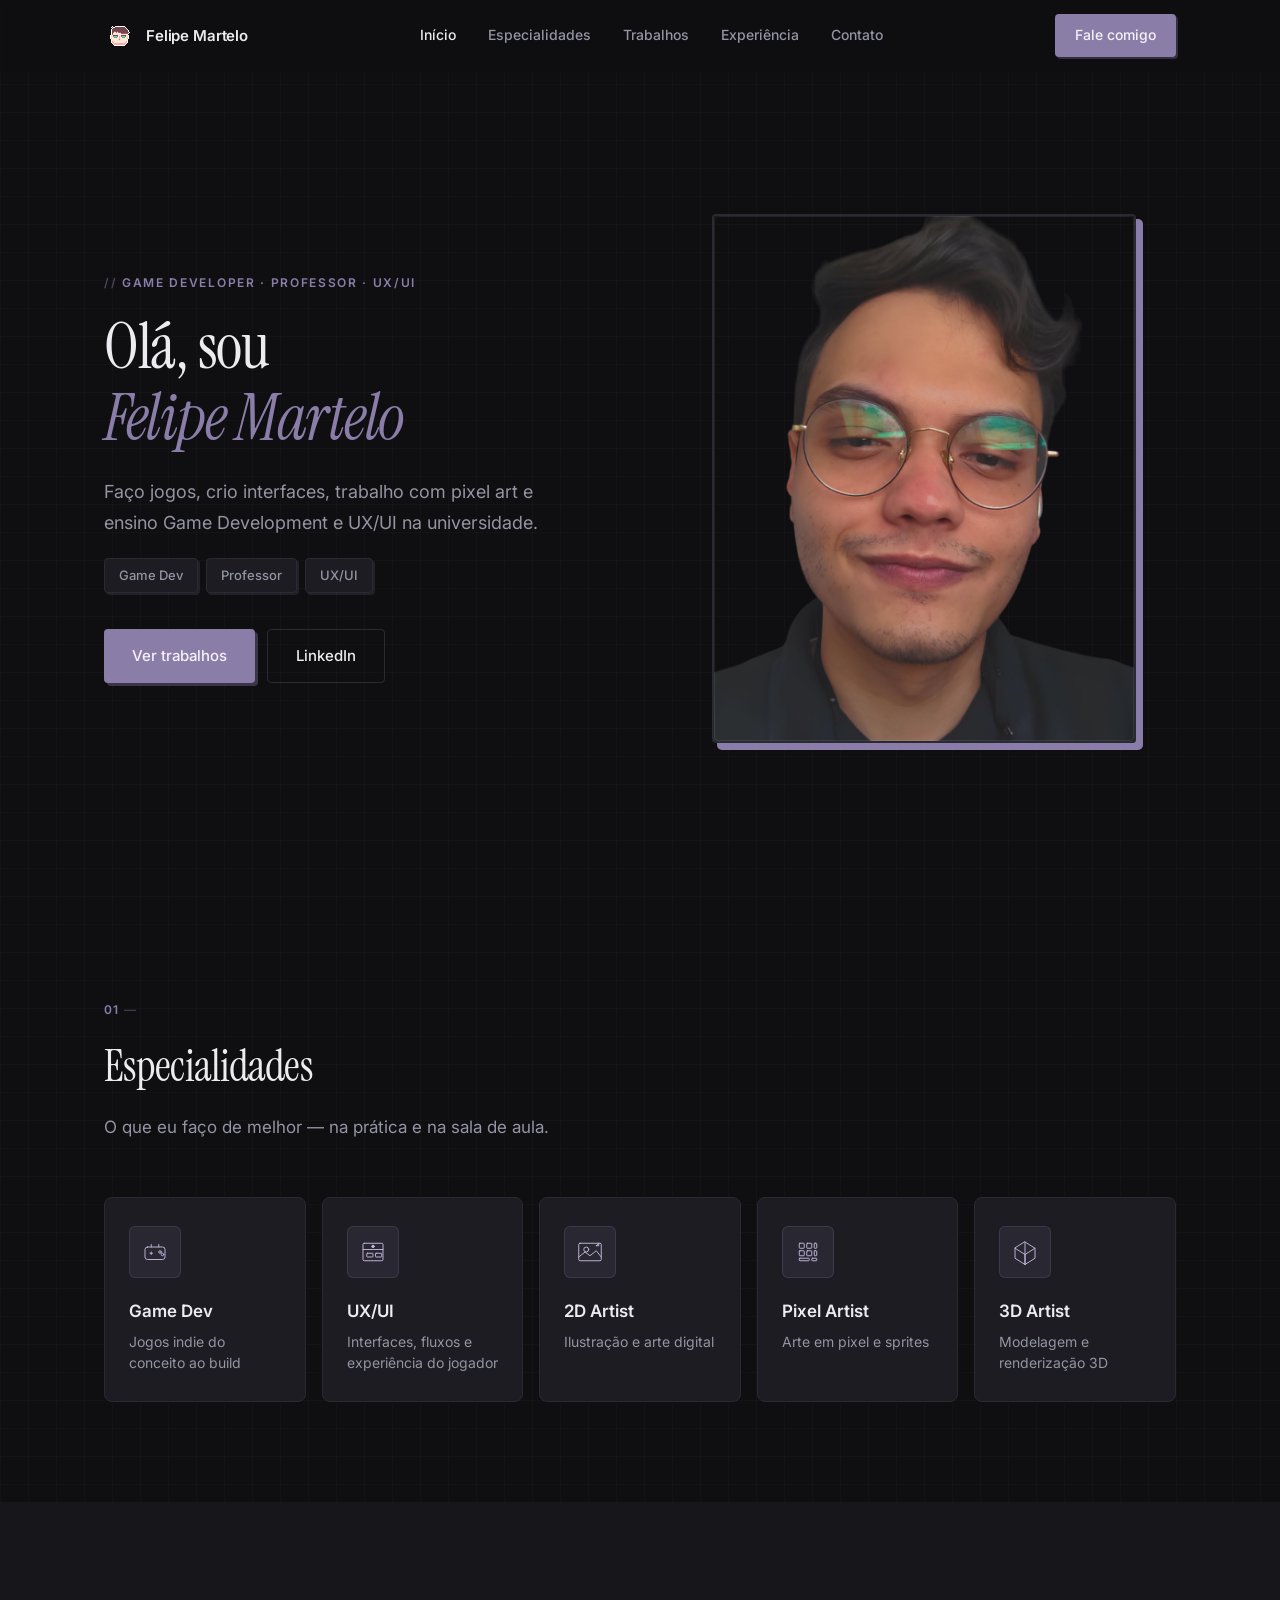
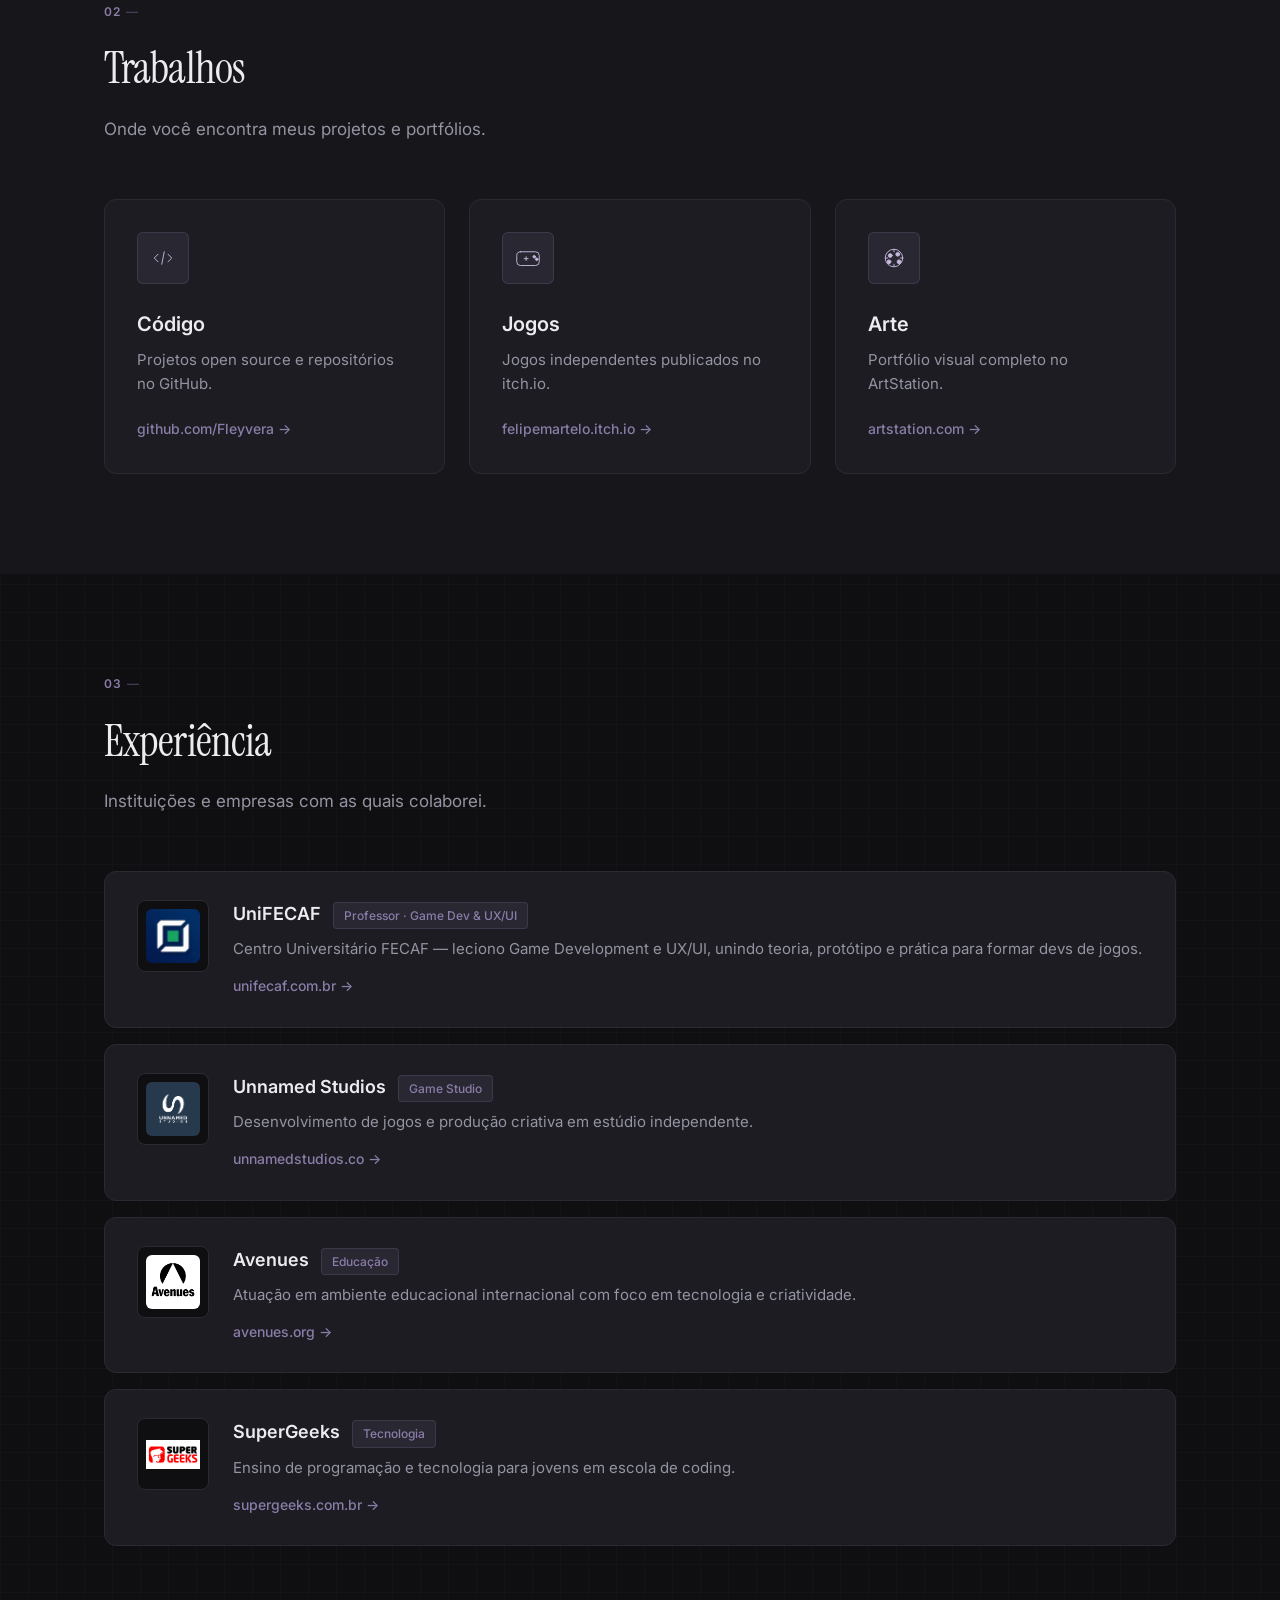
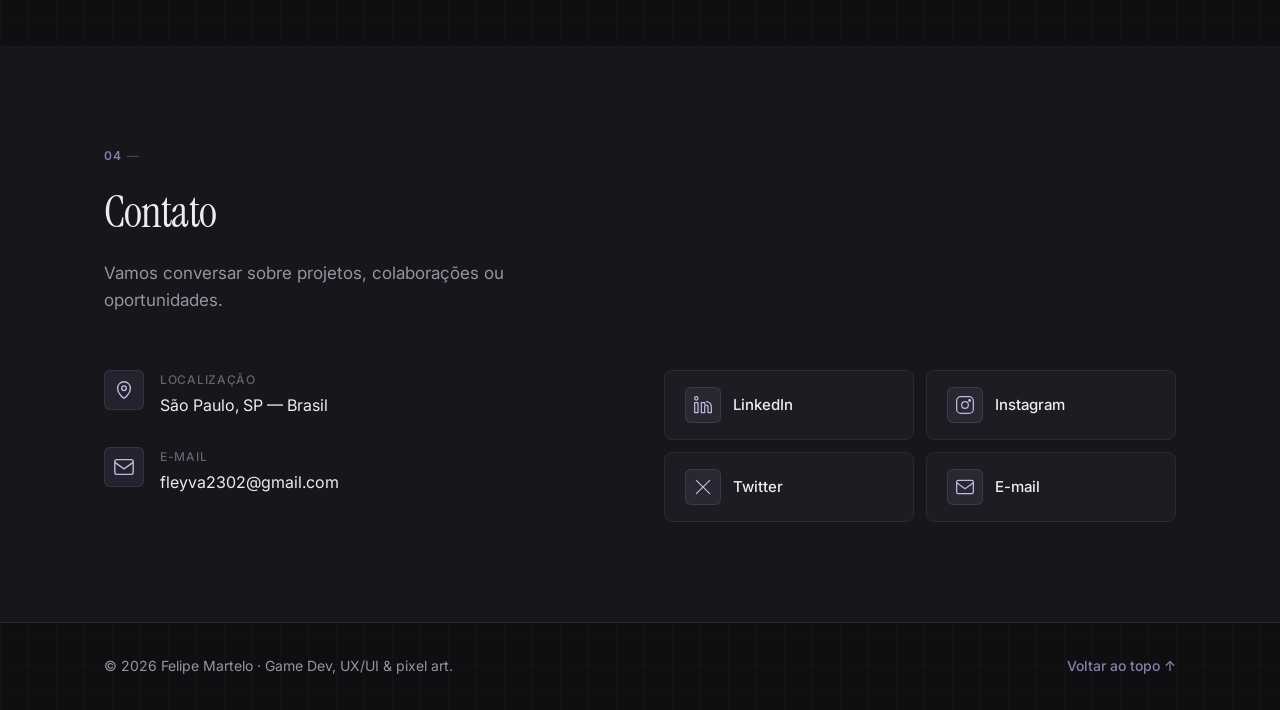
==== index.html @ a17cda52 "Update hero text to option 2 Co-authored-by: Felipe Martelo <Fleyvera@users.noreply.github.com>" ====
<!DOCTYPE html>
<html lang="pt-BR">
<head>
  <meta charset="utf-8">
  <meta name="viewport" content="width=device-width, initial-scale=1">
  <meta name="description" content="Felipe Martelo — Game Developer, Professor de Game Dev & UX/UI, artista digital. Jogos, interfaces e pixel art.">
  <meta name="theme-color" content="#0f0f12">
  <title>Felipe Martelo — Game Dev & Artist</title>
  <link rel="icon" href="assets/img/MeIcon.png" type="image/png">
  <link rel="preconnect" href="https://fonts.googleapis.com">
  <link rel="preconnect" href="https://fonts.gstatic.com" crossorigin>
  <link href="https://fonts.googleapis.com/css2?family=Inter:wght@300;400;500;600&family=Instrument+Serif:ital@0;1&display=swap" rel="stylesheet">
  <link rel="stylesheet" href="assets/css/styles.css">
</head>
<body>

  <header class="header" id="header">
    <div class="container header__inner">
      <a href="#home" class="header__logo">
        <img src="assets/img/MeIcon.png" alt="" width="32" height="32">
        <span>Felipe Martelo</span>
      </a>
      <nav class="header__nav" id="nav" aria-label="Navegação principal">
        <a href="#home">Início</a>
        <a href="#skills">Especialidades</a>
        <a href="#work">Trabalhos</a>
        <a href="#experience">Experiência</a>
        <a href="#contact">Contato</a>
      </nav>
      <a href="#contact" class="header__cta">Fale comigo</a>
      <button class="header__toggle" id="menu-toggle" aria-label="Abrir menu" aria-expanded="false">
        <span></span>
        <span></span>
      </button>
    </div>
  </header>

  <main>
    <section class="hero" id="home">
      <div class="container hero__grid">
        <div class="hero__content">
          <p class="hero__label">Game Developer · Professor · UX/UI</p>
          <h1 class="hero__title">
            Olá, sou<br>
            <em>Felipe Martelo</em>
          </h1>
          <p class="hero__text">
            Faço jogos, crio interfaces, trabalho com pixel art e ensino
            Game Development e UX/UI na universidade.
          </p>
          <div class="hero__roles">
            <span class="hero__role">Game Dev</span>
            <span class="hero__role">Professor</span>
            <span class="hero__role">UX/UI</span>
          </div>
          <div class="hero__actions">
            <a href="#work" class="btn btn--primary">Ver trabalhos</a>
            <a href="https://www.linkedin.com/in/felipemartelo/" target="_blank" rel="noopener" class="btn btn--ghost">LinkedIn</a>
          </div>
        </div>
        <div class="hero__visual">
          <div class="hero__photo-wrap">
            <img src="assets/img/Eu.png" alt="Felipe Martelo" class="hero__photo" width="420" height="520">
          </div>
        </div>
      </div>
    </section>

    <section class="section" id="skills">
      <div class="container">
        <header class="section__header">
          <span class="section__number">01</span>
          <h2 class="section__title">Especialidades</h2>
          <p class="section__desc">O que eu faço de melhor — na prática e na sala de aula.</p>
        </header>
        <div class="skills-grid">
          <a href="https://felipemartelo.itch.io/" target="_blank" rel="noopener" class="skill-card">
            <div class="skill-card__icon">
              <img src="assets/icons/icon-game-dev.svg" alt="">
            </div>
            <h3>Game Dev</h3>
            <p>Jogos indie do conceito ao build</p>
          </a>
          <a href="#experience" class="skill-card">
            <div class="skill-card__icon">
              <img src="assets/icons/icon-ux-ui.svg" alt="">
            </div>
            <h3>UX/UI</h3>
            <p>Interfaces, fluxos e experiência do jogador</p>
          </a>
          <a href="https://felipemartelo.artstation.com/albums/12506630" target="_blank" rel="noopener" class="skill-card">
            <div class="skill-card__icon">
              <img src="assets/icons/icon-2d-art.svg" alt="">
            </div>
            <h3>2D Artist</h3>
            <p>Ilustração e arte digital</p>
          </a>
          <a href="https://felipemartelo.artstation.com/albums/12506891" target="_blank" rel="noopener" class="skill-card">
            <div class="skill-card__icon">
              <img src="assets/icons/icon-pixel-art.svg" alt="">
            </div>
            <h3>Pixel Artist</h3>
            <p>Arte em pixel e sprites</p>
          </a>
          <a href="https://felipemartelo.artstation.com/albums/12532486" target="_blank" rel="noopener" class="skill-card">
            <div class="skill-card__icon">
              <img src="assets/icons/icon-3d-art.svg" alt="">
            </div>
            <h3>3D Artist</h3>
            <p>Modelagem e renderização 3D</p>
          </a>
        </div>
      </div>
    </section>

    <section class="section section--alt" id="work">
      <div class="container">
        <header class="section__header">
          <span class="section__number">02</span>
          <h2 class="section__title">Trabalhos</h2>
          <p class="section__desc">Onde você encontra meus projetos e portfólios.</p>
        </header>
        <div class="work-grid">
          <a href="https://github.com/Fleyvera" target="_blank" rel="noopener" class="work-card">
            <div class="work-card__icon">
              <img src="assets/icons/icon-code.svg" alt="">
            </div>
            <div class="work-card__body">
              <h3>Código</h3>
              <p>Projetos open source e repositórios no GitHub.</p>
              <span class="work-card__link">github.com/Fleyvera →</span>
            </div>
          </a>
          <a href="https://felipemartelo.itch.io/" target="_blank" rel="noopener" class="work-card">
            <div class="work-card__icon">
              <img src="assets/icons/icon-games.svg" alt="">
            </div>
            <div class="work-card__body">
              <h3>Jogos</h3>
              <p>Jogos independentes publicados no itch.io.</p>
              <span class="work-card__link">felipemartelo.itch.io →</span>
            </div>
          </a>
          <a href="https://felipemartelo.artstation.com/projects" target="_blank" rel="noopener" class="work-card">
            <div class="work-card__icon">
              <img src="assets/icons/icon-art.svg" alt="">
            </div>
            <div class="work-card__body">
              <h3>Arte</h3>
              <p>Portfólio visual completo no ArtStation.</p>
              <span class="work-card__link">artstation.com →</span>
            </div>
          </a>
        </div>
      </div>
    </section>

    <section class="section" id="experience">
      <div class="container">
        <header class="section__header">
          <span class="section__number">03</span>
          <h2 class="section__title">Experiência</h2>
          <p class="section__desc">Instituições e empresas com as quais colaborei.</p>
        </header>
        <div class="experience-list">
          <article class="experience-card">
            <div class="experience-card__logo">
              <img src="assets/img/unifecaf.png" alt="UniFECAF">
            </div>
            <div class="experience-card__content">
              <div class="experience-card__meta">
                <h3>UniFECAF</h3>
                <span class="experience-card__role">Professor · Game Dev &amp; UX/UI</span>
              </div>
              <p>Centro Universitário FECAF — leciono Game Development e UX/UI, unindo teoria, protótipo e prática para formar devs de jogos.</p>
              <a href="https://www.unifecaf.com.br/" target="_blank" rel="noopener" class="experience-card__link">unifecaf.com.br →</a>
            </div>
          </article>
          <article class="experience-card">
            <div class="experience-card__logo">
              <img src="assets/img/unnamed.png" alt="Unnamed Studios">
            </div>
            <div class="experience-card__content">
              <div class="experience-card__meta">
                <h3>Unnamed Studios</h3>
                <span class="experience-card__role">Game Studio</span>
              </div>
              <p>Desenvolvimento de jogos e produção criativa em estúdio independente.</p>
              <a href="https://unnamedstudios.co/" target="_blank" rel="noopener" class="experience-card__link">unnamedstudios.co →</a>
            </div>
          </article>
          <article class="experience-card">
            <div class="experience-card__logo">
              <img src="assets/img/avenues.png" alt="Avenues">
            </div>
            <div class="experience-card__content">
              <div class="experience-card__meta">
                <h3>Avenues</h3>
                <span class="experience-card__role">Educação</span>
              </div>
              <p>Atuação em ambiente educacional internacional com foco em tecnologia e criatividade.</p>
              <a href="https://www.avenues.org/pt/sp/" target="_blank" rel="noopener" class="experience-card__link">avenues.org →</a>
            </div>
          </article>
          <article class="experience-card">
            <div class="experience-card__logo">
              <img src="assets/img/Sg.png" alt="SuperGeeks">
            </div>
            <div class="experience-card__content">
              <div class="experience-card__meta">
                <h3>SuperGeeks</h3>
                <span class="experience-card__role">Tecnologia</span>
              </div>
              <p>Ensino de programação e tecnologia para jovens em escola de coding.</p>
              <a href="https://supergeeks.com.br/" target="_blank" rel="noopener" class="experience-card__link">supergeeks.com.br →</a>
            </div>
          </article>
        </div>
      </div>
    </section>

    <section class="section section--alt" id="contact">
      <div class="container">
        <header class="section__header">
          <span class="section__number">04</span>
          <h2 class="section__title">Contato</h2>
          <p class="section__desc">Vamos conversar sobre projetos, colaborações ou oportunidades.</p>
        </header>
        <div class="contact-grid">
          <div class="contact-info">
            <div class="contact-info__item">
              <img src="assets/icons/icon-location.svg" alt="" class="contact-info__icon">
              <div>
                <span class="contact-info__label">Localização</span>
                <p>São Paulo, SP — Brasil</p>
              </div>
            </div>
            <div class="contact-info__item">
              <img src="assets/icons/icon-email.svg" alt="" class="contact-info__icon">
              <div>
                <span class="contact-info__label">E-mail</span>
                <a href="mailto:fleyva2302@gmail.com">fleyva2302@gmail.com</a>
              </div>
            </div>
          </div>
          <div class="contact-social">
            <a href="https://www.linkedin.com/in/felipemartelo/" target="_blank" rel="noopener" class="social-link">
              <span class="social-link__icon"><img src="assets/icons/icon-linkedin.svg" alt=""></span>
              <span>LinkedIn</span>
            </a>
            <a href="https://www.instagram.com/femartelo/" target="_blank" rel="noopener" class="social-link">
              <span class="social-link__icon"><img src="assets/icons/icon-instagram.svg" alt=""></span>
              <span>Instagram</span>
            </a>
            <a href="https://twitter.com/femartelo" target="_blank" rel="noopener" class="social-link">
              <span class="social-link__icon"><img src="assets/icons/icon-twitter.svg" alt=""></span>
              <span>Twitter</span>
            </a>
            <a href="mailto:fleyva2302@gmail.com" class="social-link">
              <span class="social-link__icon"><img src="assets/icons/icon-email.svg" alt=""></span>
              <span>E-mail</span>
            </a>
          </div>
        </div>
      </div>
    </section>
  </main>

  <footer class="footer">
    <div class="container footer__inner">
      <p>&copy; 2026 Felipe Martelo · Game Dev, UX/UI &amp; pixel art.</p>
      <a href="#home" class="footer__top">Voltar ao topo ↑</a>
    </div>
  </footer>

  <script src="assets/js/main.js"></script>
</body>
</html>
---- assets/css/styles.css ----
*, *::before, *::after {
  box-sizing: border-box;
  margin: 0;
  padding: 0;
}

:root {
  --bg: #0f0f12;
  --bg-alt: #16161b;
  --surface: #1c1c22;
  --surface-hover: #24242c;
  --text: #ececf0;
  --text-muted: #9494a3;
  --text-light: #636372;
  --accent: #8a7da8;
  --accent-hover: #9d8fbd;
  --accent-light: rgba(138, 125, 168, 0.12);
  --text-on-accent: #f4f2f7;
  --border: #2a2a32;
  --shadow: 0 1px 3px rgba(0, 0, 0, 0.3), 0 8px 24px rgba(0, 0, 0, 0.2);
  --shadow-lg: 0 4px 12px rgba(0, 0, 0, 0.35), 0 16px 48px rgba(0, 0, 0, 0.25);
  --radius: 8px;
  --radius-lg: 12px;
  --header-h: 72px;
  --font: 'Inter', system-ui, -apple-system, sans-serif;
  --font-display: 'Instrument Serif', Georgia, serif;
  --icon-color: #c4b8dc;
  --transition: 0.25s ease;
}

html {
  scroll-behavior: smooth;
  scroll-padding-top: var(--header-h);
  color-scheme: dark;
}

body {
  font-family: var(--font);
  font-size: 16px;
  line-height: 1.6;
  color: var(--text);
  background-color: var(--bg);
  background-image:
    linear-gradient(rgba(138, 125, 168, 0.04) 1px, transparent 1px),
    linear-gradient(90deg, rgba(138, 125, 168, 0.04) 1px, transparent 1px);
  background-size: 28px 28px;
  -webkit-font-smoothing: antialiased;
}

img {
  display: block;
  max-width: 100%;
  height: auto;
}

a {
  color: inherit;
  text-decoration: none;
}

.container {
  width: 100%;
  max-width: 1120px;
  margin: 0 auto;
  padding: 0 24px;
}

/* Header */

.header {
  position: fixed;
  top: 0;
  left: 0;
  right: 0;
  z-index: 100;
  height: var(--header-h);
  background: rgba(15, 15, 18, 0.82);
  backdrop-filter: blur(12px);
  -webkit-backdrop-filter: blur(12px);
  border-bottom: 1px solid transparent;
  transition: border-color var(--transition), box-shadow var(--transition);
}

.header--scrolled {
  border-bottom-color: var(--border);
  box-shadow: var(--shadow);
}

.header__inner {
  display: flex;
  align-items: center;
  justify-content: space-between;
  height: 100%;
  gap: 24px;
}

.header__logo {
  display: flex;
  align-items: center;
  gap: 10px;
  font-weight: 600;
  font-size: 15px;
  letter-spacing: -0.01em;
}

.header__logo img {
  border-radius: 0;
  image-rendering: pixelated;
}

.header__nav {
  display: flex;
  align-items: center;
  gap: 32px;
}

.header__nav a {
  font-size: 14px;
  font-weight: 500;
  color: var(--text-muted);
  transition: color var(--transition);
}

.header__nav a:hover,
.header__nav a.is-active {
  color: var(--text);
}

.header__cta {
  display: inline-flex;
  align-items: center;
  padding: 10px 20px;
  font-size: 14px;
  font-weight: 500;
  color: var(--text-on-accent);
  background: var(--accent);
  border-radius: 4px;
  box-shadow: 2px 2px 0 rgba(138, 125, 168, 0.3);
  transition: background var(--transition), transform var(--transition), box-shadow var(--transition);
}

.header__cta:hover {
  background: var(--accent-hover);
  transform: translate(-1px, -1px);
  box-shadow: 3px 3px 0 rgba(138, 125, 168, 0.35);
}

.header__toggle {
  display: none;
  flex-direction: column;
  justify-content: center;
  gap: 6px;
  width: 40px;
  height: 40px;
  padding: 8px;
  background: none;
  border: none;
  cursor: pointer;
}

.header__toggle span {
  display: block;
  width: 100%;
  height: 2px;
  background: var(--text);
  border-radius: 2px;
  transition: transform var(--transition), opacity var(--transition);
}

.header__toggle.is-open span:first-child {
  transform: translateY(4px) rotate(45deg);
}

.header__toggle.is-open span:last-child {
  transform: translateY(-4px) rotate(-45deg);
}

/* Hero */

.hero {
  padding: calc(var(--header-h) + 64px) 0 80px;
  min-height: 100vh;
  display: flex;
  align-items: center;
}

.hero__grid {
  display: grid;
  grid-template-columns: 1fr 1fr;
  gap: 64px;
  align-items: center;
}

.hero__label {
  font-size: 12px;
  font-weight: 600;
  letter-spacing: 0.14em;
  text-transform: uppercase;
  color: var(--accent);
  margin-bottom: 20px;
}

.hero__label::before {
  content: '// ';
  opacity: 0.5;
}

.hero__title {
  font-family: var(--font-display);
  font-size: clamp(40px, 5vw, 64px);
  font-weight: 400;
  line-height: 1.1;
  letter-spacing: -0.02em;
  margin-bottom: 24px;
}

.hero__title em {
  font-style: italic;
  color: var(--accent);
}

.hero__roles {
  display: flex;
  flex-wrap: wrap;
  gap: 8px;
  margin-bottom: 36px;
}

.hero__role {
  display: inline-flex;
  align-items: center;
  padding: 6px 14px;
  font-size: 13px;
  font-weight: 500;
  color: var(--text-muted);
  background: var(--surface);
  border: 1px solid var(--border);
  border-radius: 4px;
  box-shadow: 2px 2px 0 rgba(138, 125, 168, 0.15);
}

.hero__text {
  font-size: 18px;
  line-height: 1.7;
  color: var(--text-muted);
  max-width: 440px;
  margin-bottom: 20px;
}

.hero__actions {
  display: flex;
  gap: 12px;
  flex-wrap: wrap;
}

.btn {
  display: inline-flex;
  align-items: center;
  padding: 14px 28px;
  font-size: 15px;
  font-weight: 500;
  border-radius: 4px;
  transition: all var(--transition);
}

.btn--primary {
  color: var(--text-on-accent);
  background: var(--accent);
  box-shadow: 3px 3px 0 rgba(138, 125, 168, 0.35);
}

.btn--primary:hover {
  background: var(--accent-hover);
  transform: translate(-1px, -1px);
  box-shadow: 4px 4px 0 rgba(138, 125, 168, 0.4);
}

.btn--ghost {
  color: var(--text);
  background: transparent;
  border: 1px solid var(--border);
  border-radius: 4px;
}

.btn--ghost:hover {
  border-color: var(--text-muted);
  background: var(--surface);
}

.hero__visual {
  display: flex;
  justify-content: center;
}

.hero__photo-wrap {
  position: relative;
  border-radius: 4px;
  overflow: hidden;
  border: 2px solid var(--border);
  box-shadow:
    6px 6px 0 var(--accent-light),
    6px 6px 0 1px var(--accent);
}

.hero__photo-wrap::before {
  content: '';
  position: absolute;
  inset: 0;
  border-radius: inherit;
  border: 1px solid rgba(255, 255, 255, 0.08);
  pointer-events: none;
}

.hero__photo {
  width: 100%;
  max-width: 420px;
  object-fit: cover;
  aspect-ratio: 4 / 5;
}

/* Sections */

.section {
  padding: 100px 0;
}

.section--alt {
  background: var(--bg-alt);
}

.section__header {
  margin-bottom: 56px;
  max-width: 520px;
}

.section__number {
  display: block;
  font-family: var(--font);
  font-size: 12px;
  font-weight: 600;
  letter-spacing: 0.12em;
  text-transform: uppercase;
  color: var(--accent);
  margin-bottom: 12px;
}

.section__number::after {
  content: ' —';
  opacity: 0.4;
}

.section__title {
  font-family: var(--font-display);
  font-size: clamp(32px, 4vw, 44px);
  font-weight: 400;
  letter-spacing: -0.02em;
  margin-bottom: 12px;
}

.section__desc {
  font-size: 17px;
  color: var(--text-muted);
  line-height: 1.6;
}

/* Skills */

.skills-grid {
  display: grid;
  grid-template-columns: repeat(auto-fit, minmax(190px, 1fr));
  gap: 16px;
}

.skill-card {
  display: flex;
  flex-direction: column;
  padding: 28px 24px;
  background: var(--surface);
  border: 1px solid var(--border);
  border-radius: var(--radius);
  transition: all var(--transition);
}

.skill-card:hover {
  border-color: var(--accent);
  background: var(--surface-hover);
  box-shadow: var(--shadow);
  transform: translateY(-4px);
}

.skill-card__icon {
  width: 52px;
  height: 52px;
  display: flex;
  align-items: center;
  justify-content: center;
  margin-bottom: 20px;
  padding: 10px;
  background: var(--accent-light);
  border: 1px solid rgba(138, 125, 168, 0.2);
  border-radius: 6px;
}

.skill-card__icon img {
  width: 32px;
  height: 32px;
}

.skill-card h3 {
  font-size: 17px;
  font-weight: 600;
  margin-bottom: 6px;
}

.skill-card p {
  font-size: 14px;
  color: var(--text-muted);
  line-height: 1.5;
}

/* Work */

.work-grid {
  display: grid;
  grid-template-columns: repeat(3, 1fr);
  gap: 24px;
}

.work-card {
  display: flex;
  flex-direction: column;
  padding: 32px;
  background: var(--surface);
  border: 1px solid var(--border);
  border-radius: var(--radius-lg);
  transition: all var(--transition);
}

.work-card:hover {
  border-color: var(--accent);
  background: var(--surface-hover);
  box-shadow: var(--shadow-lg);
  transform: translateY(-4px);
}

.work-card__icon {
  width: 52px;
  height: 52px;
  display: flex;
  align-items: center;
  justify-content: center;
  margin-bottom: 24px;
  padding: 10px;
  background: var(--accent-light);
  border: 1px solid rgba(138, 125, 168, 0.2);
  border-radius: 6px;
}

.work-card__icon img {
  width: 32px;
  height: 32px;
}

.work-card h3 {
  font-size: 20px;
  font-weight: 600;
  margin-bottom: 8px;
}

.work-card p {
  font-size: 15px;
  color: var(--text-muted);
  line-height: 1.6;
  margin-bottom: 20px;
  flex: 1;
}

.work-card__link {
  font-size: 14px;
  font-weight: 500;
  color: var(--accent);
}

/* Experience */

.experience-list {
  display: flex;
  flex-direction: column;
  gap: 16px;
}

.experience-card {
  display: flex;
  gap: 24px;
  padding: 28px 32px;
  background: var(--surface);
  border: 1px solid var(--border);
  border-radius: var(--radius-lg);
  transition: all var(--transition);
}

.experience-card:hover {
  border-color: var(--accent);
  background: var(--surface-hover);
  box-shadow: var(--shadow);
}

.experience-card__logo {
  flex-shrink: 0;
  width: 72px;
  height: 72px;
  display: flex;
  align-items: center;
  justify-content: center;
  padding: 8px;
  background: var(--bg);
  border: 1px solid var(--border);
  border-radius: var(--radius);
  overflow: hidden;
}

.experience-card__logo img {
  width: 100%;
  height: 100%;
  object-fit: contain;
  border-radius: 6px;
}

.experience-card__content {
  flex: 1;
  min-width: 0;
}

.experience-card__meta {
  display: flex;
  align-items: baseline;
  gap: 12px;
  flex-wrap: wrap;
  margin-bottom: 8px;
}

.experience-card__meta h3 {
  font-size: 18px;
  font-weight: 600;
}

.experience-card__role {
  font-size: 12px;
  font-weight: 500;
  color: var(--accent);
  padding: 3px 10px;
  background: var(--accent-light);
  border: 1px solid rgba(138, 125, 168, 0.2);
  border-radius: 4px;
}

.experience-card__content > p {
  font-size: 15px;
  color: var(--text-muted);
  line-height: 1.6;
  margin-bottom: 12px;
}

.experience-card__link {
  font-size: 14px;
  font-weight: 500;
  color: var(--accent);
  transition: color var(--transition);
}

.experience-card__link:hover {
  color: var(--accent-hover);
}

/* Contact */

.contact-grid {
  display: grid;
  grid-template-columns: 1fr 1fr;
  gap: 48px;
  align-items: start;
}

.contact-info {
  display: flex;
  flex-direction: column;
  gap: 28px;
}

.contact-info__item {
  display: flex;
  gap: 16px;
  align-items: flex-start;
}

.contact-info__icon {
  width: 40px;
  height: 40px;
  flex-shrink: 0;
  padding: 8px;
  background: var(--accent-light);
  border: 1px solid rgba(138, 125, 168, 0.2);
  border-radius: 6px;
}

.contact-info__label {
  display: block;
  font-size: 12px;
  font-weight: 500;
  letter-spacing: 0.06em;
  text-transform: uppercase;
  color: var(--text-light);
  margin-bottom: 4px;
}

.contact-info__item p,
.contact-info__item a {
  font-size: 16px;
  color: var(--text);
}

.contact-info__item a:hover {
  color: var(--accent);
}

.contact-social {
  display: grid;
  grid-template-columns: 1fr 1fr;
  gap: 12px;
}

.social-link {
  display: flex;
  align-items: center;
  gap: 12px;
  padding: 16px 20px;
  background: var(--surface);
  border: 1px solid var(--border);
  border-radius: var(--radius);
  font-size: 15px;
  font-weight: 500;
  transition: all var(--transition);
}

.social-link img {
  width: 20px;
  height: 20px;
  flex-shrink: 0;
}

.social-link__icon {
  display: flex;
  align-items: center;
  justify-content: center;
  width: 36px;
  height: 36px;
  padding: 7px;
  background: var(--accent-light);
  border: 1px solid rgba(138, 125, 168, 0.2);
  border-radius: 6px;
  flex-shrink: 0;
}

.social-link:hover {
  border-color: var(--accent);
  background: var(--accent-light);
  transform: translateY(-2px);
}

/* Footer */

.footer {
  padding: 32px 0;
  border-top: 1px solid var(--border);
}

.footer__inner {
  display: flex;
  align-items: center;
  justify-content: space-between;
  gap: 16px;
  flex-wrap: wrap;
}

.footer p {
  font-size: 14px;
  color: var(--text-muted);
}

.footer__top {
  font-size: 14px;
  font-weight: 500;
  color: var(--accent);
  transition: color var(--transition);
}

.footer__top:hover {
  color: var(--accent-hover);
}

/* Responsive */

@media (max-width: 960px) {
  .work-grid {
    grid-template-columns: 1fr;
  }

  .hero__grid {
    grid-template-columns: 1fr;
    gap: 48px;
    text-align: center;
  }

  .hero__text {
    margin-left: auto;
    margin-right: auto;
  }

  .hero__actions {
    justify-content: center;
  }

  .hero__visual {
    order: -1;
  }

  .hero__photo {
    max-width: 320px;
  }
}

@media (max-width: 768px) {
  .header__nav {
    position: fixed;
    top: var(--header-h);
    left: 0;
    right: 0;
    flex-direction: column;
    gap: 0;
    padding: 16px 24px 24px;
    background: rgba(15, 15, 18, 0.97);
    backdrop-filter: blur(12px);
    border-bottom: 1px solid var(--border);
    transform: translateY(-100%);
    opacity: 0;
    visibility: hidden;
    transition: all var(--transition);
  }

  .header__nav.is-open {
    transform: translateY(0);
    opacity: 1;
    visibility: visible;
  }

  .header__nav a {
    padding: 14px 0;
    font-size: 16px;
    border-bottom: 1px solid var(--border);
    width: 100%;
  }

  .header__nav a:last-child {
    border-bottom: none;
  }

  .header__cta {
    display: none;
  }

  .header__toggle {
    display: flex;
  }

  .contact-grid {
    grid-template-columns: 1fr;
    gap: 32px;
  }

  .experience-card {
    flex-direction: column;
    padding: 24px;
  }

  .section {
    padding: 72px 0;
  }
}

@media (max-width: 480px) {
  .contact-social {
    grid-template-columns: 1fr;
  }

  .hero {
    padding-top: calc(var(--header-h) + 32px);
    min-height: auto;
  }
}
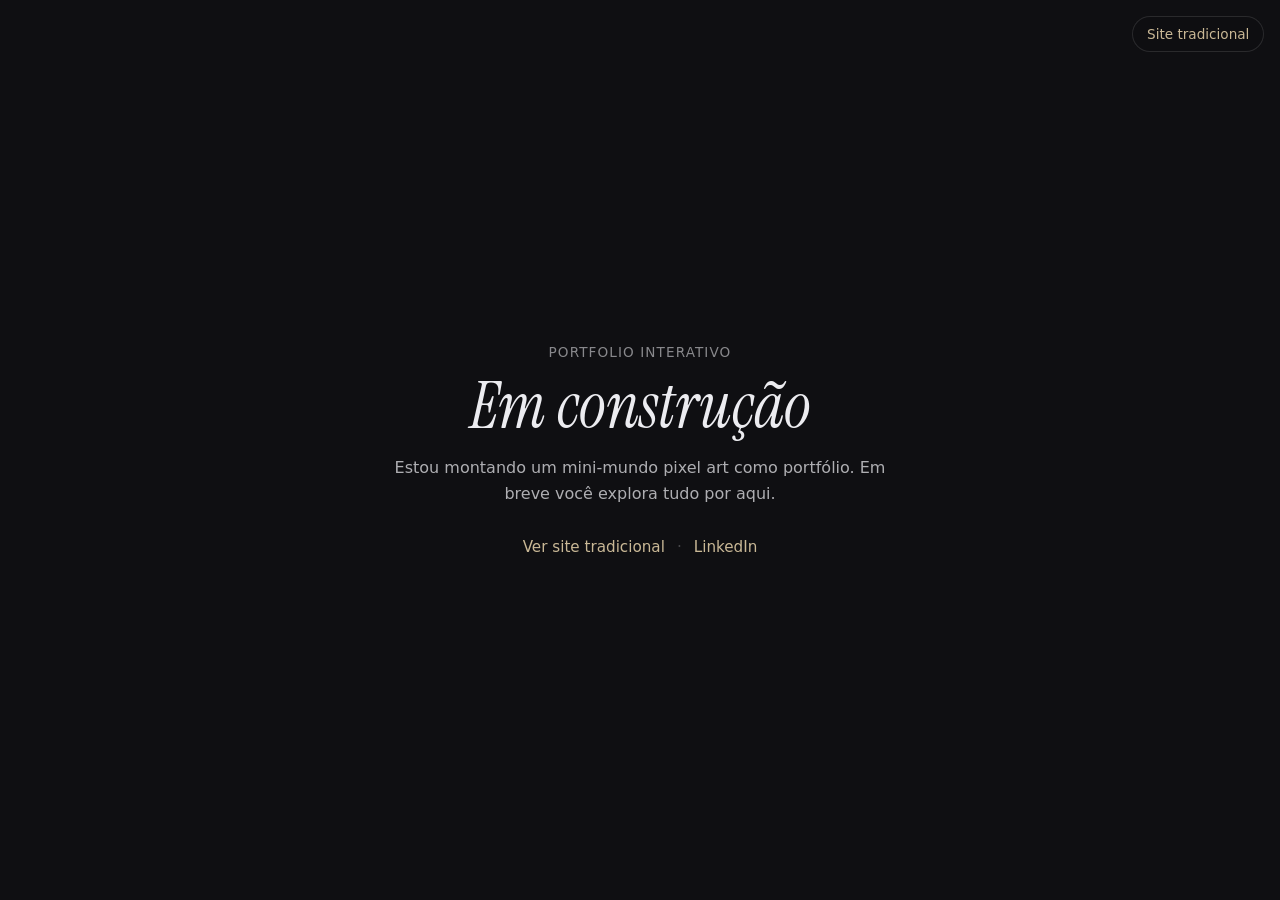
==== commit 3829b226: "feat: game as main entry with site fallback for mobile" ====
--- a/index.html
+++ b/index.html
@@ -3,276 +3,63 @@
 <head>
   <meta charset="utf-8">
   <meta name="viewport" content="width=device-width, initial-scale=1">
-  <meta name="description" content="Felipe Martelo — Game Developer, Professor de Game Dev & UX/UI, artista digital. Jogos, interfaces e pixel art.">
+  <meta name="description" content="Felipe Martelo — Game Developer, portfolio interativo e site profissional.">
   <meta name="theme-color" content="#0f0f12">
-  <title>Felipe Martelo — Game Dev & Artist</title>
-  <link rel="icon" href="assets/img/MeIcon.png" type="image/png">
-  <link rel="preconnect" href="https://fonts.googleapis.com">
-  <link rel="preconnect" href="https://fonts.gstatic.com" crossorigin>
-  <link href="https://fonts.googleapis.com/css2?family=Inter:wght@300;400;500;600&family=Instrument+Serif:ital@0;1&display=swap" rel="stylesheet">
-  <link rel="stylesheet" href="assets/css/styles.css">
+  <title>Felipe Martelo</title>
+  <link rel="icon" href="/assets/img/MeIcon.png" type="image/png">
+  <style>
+    :root { color-scheme: dark; }
+    body {
+      margin: 0;
+      min-height: 100vh;
+      display: grid;
+      place-items: center;
+      background: #0f0f12;
+      color: #ececf0;
+      font-family: Inter, system-ui, sans-serif;
+    }
+    .gate {
+      text-align: center;
+      padding: 2rem;
+    }
+    .gate a { color: #c9b896; }
+  </style>
+  <script>
+    (function () {
+      var params = new URLSearchParams(window.location.search);
+
+      if (params.get("site") === "1") {
+        localStorage.setItem("preferSite", "1");
+        window.location.replace("/site/");
+        return;
+      }
+
+      if (params.get("game") === "1") {
+        localStorage.removeItem("preferSite");
+        window.location.replace("/game/");
+        return;
+      }
+
+      var preferSite = localStorage.getItem("preferSite") === "1";
+      var isMobile = window.matchMedia("(max-width: 768px), (pointer: coarse)").matches;
+
+      if (preferSite || isMobile) {
+        window.location.replace("/site/");
+        return;
+      }
+
+      window.location.replace("/game/");
+    })();
+  </script>
 </head>
 <body>
-
-  <header class="header" id="header">
-    <div class="container header__inner">
-      <a href="#home" class="header__logo">
-        <img src="assets/img/MeIcon.png" alt="" width="32" height="32">
-        <span>Felipe Martelo</span>
-      </a>
-      <nav class="header__nav" id="nav" aria-label="Navegação principal">
-        <a href="#home">Início</a>
-        <a href="#skills">Especialidades</a>
-        <a href="#work">Trabalhos</a>
-        <a href="#experience">Experiência</a>
-        <a href="#contact">Contato</a>
-      </nav>
-      <a href="#contact" class="header__cta">Fale comigo</a>
-      <button class="header__toggle" id="menu-toggle" aria-label="Abrir menu" aria-expanded="false">
-        <span></span>
-        <span></span>
-      </button>
-    </div>
-  </header>
-
-  <main>
-    <section class="hero" id="home">
-      <div class="container hero__grid">
-        <div class="hero__content">
-          <p class="hero__label">Game Developer · Professor · UX/UI</p>
-          <h1 class="hero__title">
-            Olá, sou<br>
-            <em>Felipe Martelo</em>
-          </h1>
-          <p class="hero__text">
-            Faço jogos, crio interfaces, trabalho com pixel art e ensino
-            Game Development e UX/UI na universidade.
-          </p>
-          <div class="hero__roles">
-            <span class="hero__role">Game Dev</span>
-            <span class="hero__role">Professor</span>
-            <span class="hero__role">UX/UI</span>
-          </div>
-          <div class="hero__actions">
-            <a href="#work" class="btn btn--primary">Ver trabalhos</a>
-            <a href="https://www.linkedin.com/in/felipemartelo/" target="_blank" rel="noopener" class="btn btn--ghost">LinkedIn</a>
-          </div>
-        </div>
-        <div class="hero__visual">
-          <div class="hero__photo-wrap">
-            <img src="assets/img/Eu.png" alt="Felipe Martelo" class="hero__photo" width="420" height="520">
-          </div>
-        </div>
-      </div>
-    </section>
-
-    <section class="section" id="skills">
-      <div class="container">
-        <header class="section__header">
-          <span class="section__number">01</span>
-          <h2 class="section__title">Especialidades</h2>
-          <p class="section__desc">O que eu faço de melhor — na prática e na sala de aula.</p>
-        </header>
-        <div class="skills-grid">
-          <a href="https://felipemartelo.itch.io/" target="_blank" rel="noopener" class="skill-card">
-            <div class="skill-card__icon">
-              <img src="assets/icons/icon-game-dev.svg" alt="">
-            </div>
-            <h3>Game Dev</h3>
-            <p>Jogos indie do conceito ao build</p>
-          </a>
-          <a href="#experience" class="skill-card">
-            <div class="skill-card__icon">
-              <img src="assets/icons/icon-ux-ui.svg" alt="">
-            </div>
-            <h3>UX/UI</h3>
-            <p>Interfaces, fluxos e experiência do jogador</p>
-          </a>
-          <a href="https://felipemartelo.artstation.com/albums/12506630" target="_blank" rel="noopener" class="skill-card">
-            <div class="skill-card__icon">
-              <img src="assets/icons/icon-2d-art.svg" alt="">
-            </div>
-            <h3>2D Artist</h3>
-            <p>Ilustração e arte digital</p>
-          </a>
-          <a href="https://felipemartelo.artstation.com/albums/12506891" target="_blank" rel="noopener" class="skill-card">
-            <div class="skill-card__icon">
-              <img src="assets/icons/icon-pixel-art.svg" alt="">
-            </div>
-            <h3>Pixel Artist</h3>
-            <p>Arte em pixel e sprites</p>
-          </a>
-          <a href="https://felipemartelo.artstation.com/albums/12532486" target="_blank" rel="noopener" class="skill-card">
-            <div class="skill-card__icon">
-              <img src="assets/icons/icon-3d-art.svg" alt="">
-            </div>
-            <h3>3D Artist</h3>
-            <p>Modelagem e renderização 3D</p>
-          </a>
-        </div>
-      </div>
-    </section>
-
-    <section class="section section--alt" id="work">
-      <div class="container">
-        <header class="section__header">
-          <span class="section__number">02</span>
-          <h2 class="section__title">Trabalhos</h2>
-          <p class="section__desc">Onde você encontra meus projetos e portfólios.</p>
-        </header>
-        <div class="work-grid">
-          <a href="https://github.com/Fleyvera" target="_blank" rel="noopener" class="work-card">
-            <div class="work-card__icon">
-              <img src="assets/icons/icon-code.svg" alt="">
-            </div>
-            <div class="work-card__body">
-              <h3>Código</h3>
-              <p>Projetos open source e repositórios no GitHub.</p>
-              <span class="work-card__link">github.com/Fleyvera →</span>
-            </div>
-          </a>
-          <a href="https://felipemartelo.itch.io/" target="_blank" rel="noopener" class="work-card">
-            <div class="work-card__icon">
-              <img src="assets/icons/icon-games.svg" alt="">
-            </div>
-            <div class="work-card__body">
-              <h3>Jogos</h3>
-              <p>Jogos independentes publicados no itch.io.</p>
-              <span class="work-card__link">felipemartelo.itch.io →</span>
-            </div>
-          </a>
-          <a href="https://felipemartelo.artstation.com/projects" target="_blank" rel="noopener" class="work-card">
-            <div class="work-card__icon">
-              <img src="assets/icons/icon-art.svg" alt="">
-            </div>
-            <div class="work-card__body">
-              <h3>Arte</h3>
-              <p>Portfólio visual completo no ArtStation.</p>
-              <span class="work-card__link">artstation.com →</span>
-            </div>
-          </a>
-        </div>
-      </div>
-    </section>
-
-    <section class="section" id="experience">
-      <div class="container">
-        <header class="section__header">
-          <span class="section__number">03</span>
-          <h2 class="section__title">Experiência</h2>
-          <p class="section__desc">Instituições e empresas com as quais colaborei.</p>
-        </header>
-        <div class="experience-list">
-          <article class="experience-card">
-            <div class="experience-card__logo">
-              <img src="assets/img/unifecaf.png" alt="UniFECAF">
-            </div>
-            <div class="experience-card__content">
-              <div class="experience-card__meta">
-                <h3>UniFECAF</h3>
-                <span class="experience-card__role">Professor · Game Dev &amp; UX/UI</span>
-              </div>
-              <p>Centro Universitário FECAF — leciono Game Development e UX/UI, unindo teoria, protótipo e prática para formar devs de jogos.</p>
-              <a href="https://www.unifecaf.com.br/" target="_blank" rel="noopener" class="experience-card__link">unifecaf.com.br →</a>
-            </div>
-          </article>
-          <article class="experience-card">
-            <div class="experience-card__logo">
-              <img src="assets/img/unnamed.png" alt="Unnamed Studios">
-            </div>
-            <div class="experience-card__content">
-              <div class="experience-card__meta">
-                <h3>Unnamed Studios</h3>
-                <span class="experience-card__role">Game Studio</span>
-              </div>
-              <p>Desenvolvimento de jogos e produção criativa em estúdio independente.</p>
-              <a href="https://unnamedstudios.co/" target="_blank" rel="noopener" class="experience-card__link">unnamedstudios.co →</a>
-            </div>
-          </article>
-          <article class="experience-card">
-            <div class="experience-card__logo">
-              <img src="assets/img/avenues.png" alt="Avenues">
-            </div>
-            <div class="experience-card__content">
-              <div class="experience-card__meta">
-                <h3>Avenues</h3>
-                <span class="experience-card__role">Educação</span>
-              </div>
-              <p>Atuação em ambiente educacional internacional com foco em tecnologia e criatividade.</p>
-              <a href="https://www.avenues.org/pt/sp/" target="_blank" rel="noopener" class="experience-card__link">avenues.org →</a>
-            </div>
-          </article>
-          <article class="experience-card">
-            <div class="experience-card__logo">
-              <img src="assets/img/Sg.png" alt="SuperGeeks">
-            </div>
-            <div class="experience-card__content">
-              <div class="experience-card__meta">
-                <h3>SuperGeeks</h3>
-                <span class="experience-card__role">Tecnologia</span>
-              </div>
-              <p>Ensino de programação e tecnologia para jovens em escola de coding.</p>
-              <a href="https://supergeeks.com.br/" target="_blank" rel="noopener" class="experience-card__link">supergeeks.com.br →</a>
-            </div>
-          </article>
-        </div>
-      </div>
-    </section>
-
-    <section class="section section--alt" id="contact">
-      <div class="container">
-        <header class="section__header">
-          <span class="section__number">04</span>
-          <h2 class="section__title">Contato</h2>
-          <p class="section__desc">Vamos conversar sobre projetos, colaborações ou oportunidades.</p>
-        </header>
-        <div class="contact-grid">
-          <div class="contact-info">
-            <div class="contact-info__item">
-              <img src="assets/icons/icon-location.svg" alt="" class="contact-info__icon">
-              <div>
-                <span class="contact-info__label">Localização</span>
-                <p>São Paulo, SP — Brasil</p>
-              </div>
-            </div>
-            <div class="contact-info__item">
-              <img src="assets/icons/icon-email.svg" alt="" class="contact-info__icon">
-              <div>
-                <span class="contact-info__label">E-mail</span>
-                <a href="mailto:fleyva2302@gmail.com">fleyva2302@gmail.com</a>
-              </div>
-            </div>
-          </div>
-          <div class="contact-social">
-            <a href="https://www.linkedin.com/in/felipemartelo/" target="_blank" rel="noopener" class="social-link">
-              <span class="social-link__icon"><img src="assets/icons/icon-linkedin.svg" alt=""></span>
-              <span>LinkedIn</span>
-            </a>
-            <a href="https://www.instagram.com/femartelo/" target="_blank" rel="noopener" class="social-link">
-              <span class="social-link__icon"><img src="assets/icons/icon-instagram.svg" alt=""></span>
-              <span>Instagram</span>
-            </a>
-            <a href="https://twitter.com/femartelo" target="_blank" rel="noopener" class="social-link">
-              <span class="social-link__icon"><img src="assets/icons/icon-twitter.svg" alt=""></span>
-              <span>Twitter</span>
-            </a>
-            <a href="mailto:fleyva2302@gmail.com" class="social-link">
-              <span class="social-link__icon"><img src="assets/icons/icon-email.svg" alt=""></span>
-              <span>E-mail</span>
-            </a>
-          </div>
-        </div>
-      </div>
-    </section>
-  </main>
-
-  <footer class="footer">
-    <div class="container footer__inner">
-      <p>&copy; 2026 Felipe Martelo · Game Dev, UX/UI &amp; pixel art.</p>
-      <a href="#home" class="footer__top">Voltar ao topo ↑</a>
-    </div>
-  </footer>
-
-  <script src="assets/js/main.js"></script>
+  <div class="gate">
+    <p>Carregando…</p>
+    <p>
+      <a href="/game/">Portfolio interativo</a>
+      ·
+      <a href="/site/">Site</a>
+    </p>
+  </div>
 </body>
 </html>
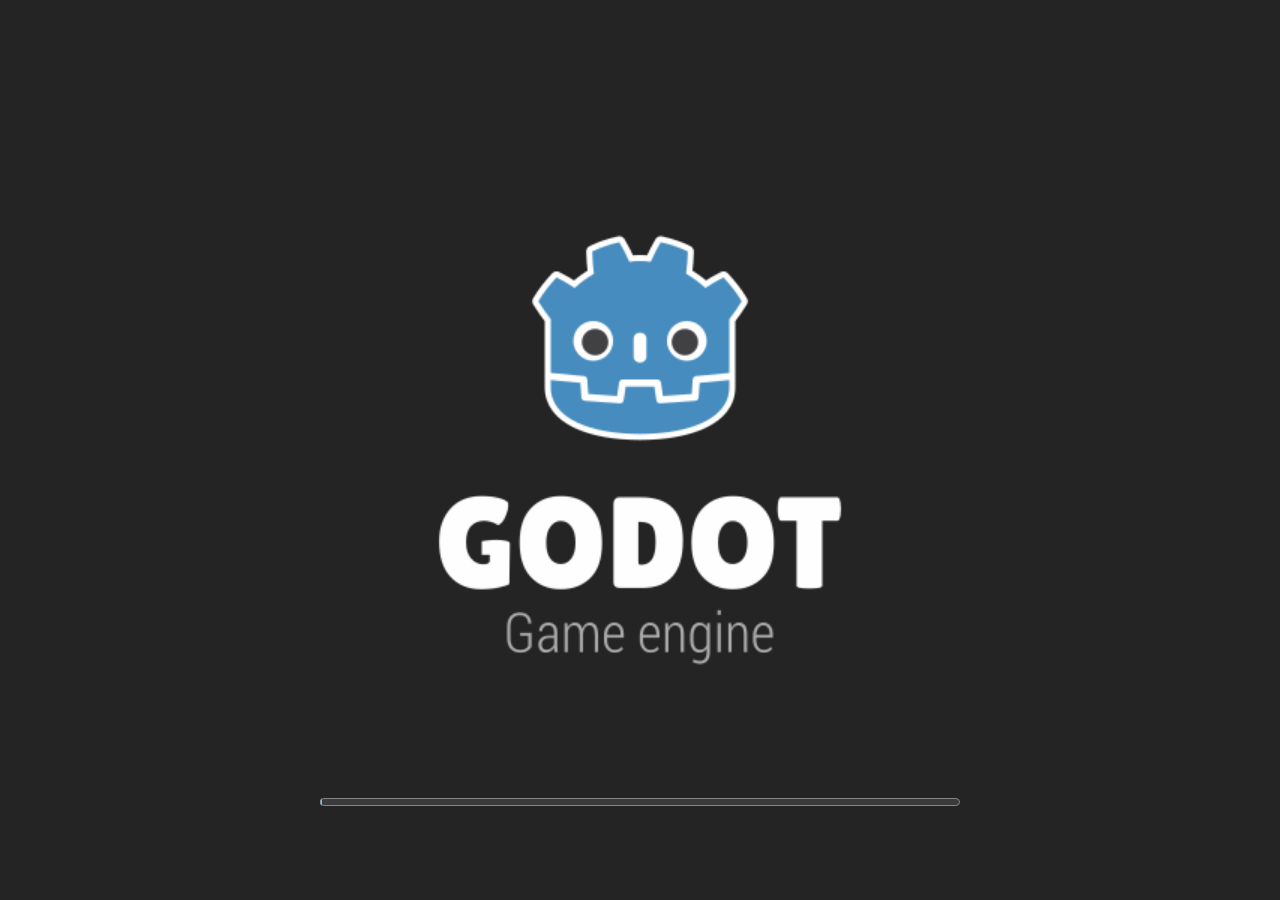
==== commit aa4e91be: "fix: game as default entry, site test button, web mouse capture hint" ====
--- a/index.html
+++ b/index.html
@@ -29,21 +29,6 @@
       var params = new URLSearchParams(window.location.search);
 
       if (params.get("site") === "1") {
-        localStorage.setItem("preferSite", "1");
-        window.location.replace("/site/");
-        return;
-      }
-
-      if (params.get("game") === "1") {
-        localStorage.removeItem("preferSite");
-        window.location.replace("/game/");
-        return;
-      }
-
-      var preferSite = localStorage.getItem("preferSite") === "1";
-      var isMobile = window.matchMedia("(max-width: 768px), (pointer: coarse)").matches;
-
-      if (preferSite || isMobile) {
         window.location.replace("/site/");
         return;
       }
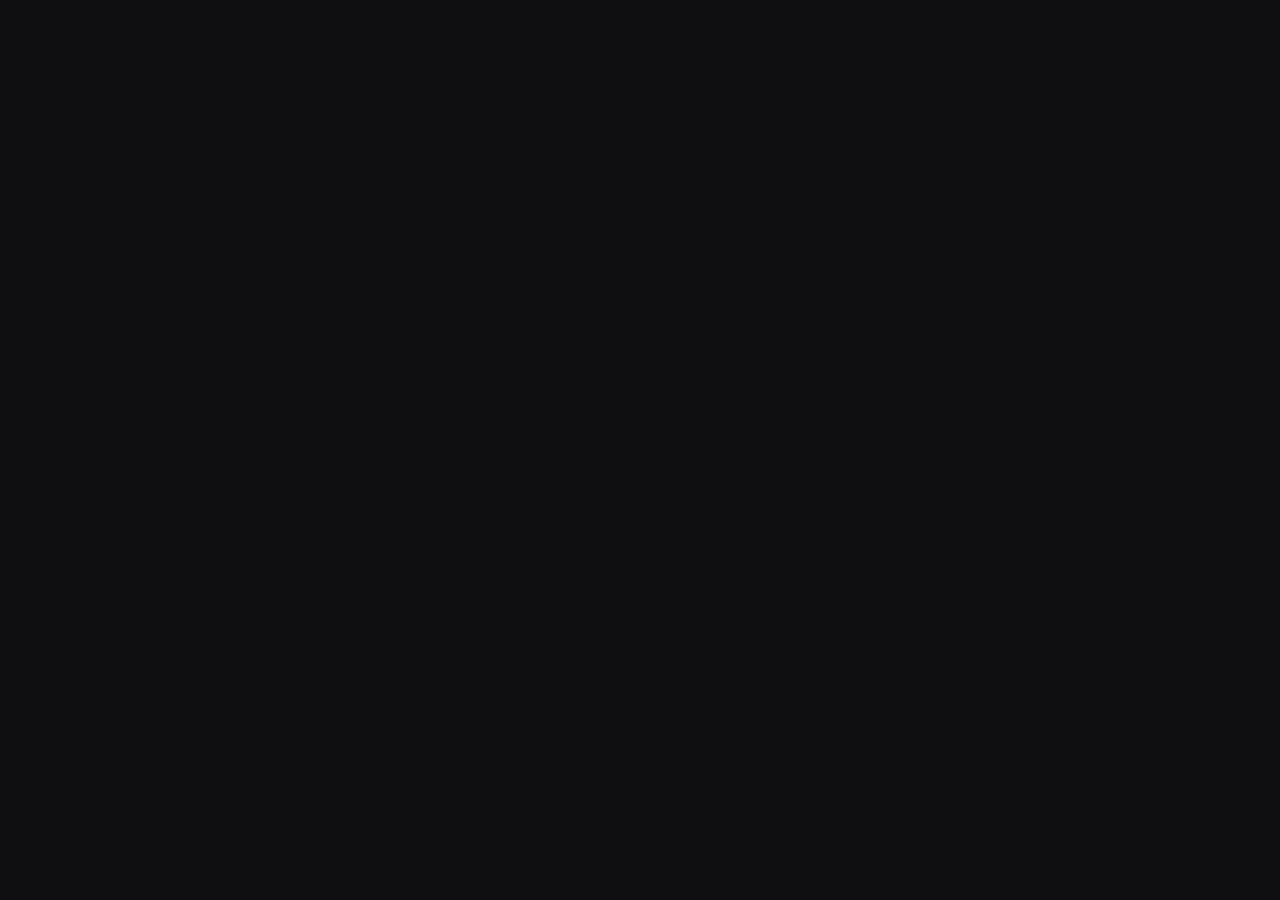
==== commit 5b026c76: "Upscale MeHead favicons for site and game, add ground strip before skills. Share the same scaled MeH" ====
--- a/index.html
+++ b/index.html
@@ -6,7 +6,8 @@
   <meta name="description" content="Felipe Martelo — Game Developer, portfolio interativo e site profissional.">
   <meta name="theme-color" content="#0f0f12">
   <title>Felipe Martelo</title>
-  <link rel="icon" href="/assets/img/MeIcon.png" type="image/png">
+  <link rel="icon" href="/assets/img/MeHead-icon-48.png" type="image/png" sizes="48x48">
+  <link rel="icon" href="/assets/img/MeHead-icon.png" type="image/png" sizes="32x32">
   <style>
     :root { color-scheme: dark; }
     body {
@@ -33,6 +34,18 @@
         return;
       }
 
+      if (params.get("game") === "1") {
+        window.location.replace("/game/");
+        return;
+      }
+
+      var isMobile = window.matchMedia("(max-width: 768px), (pointer: coarse)").matches;
+
+      if (isMobile) {
+        window.location.replace("/site/");
+        return;
+      }
+
       window.location.replace("/game/");
     })();
   </script>
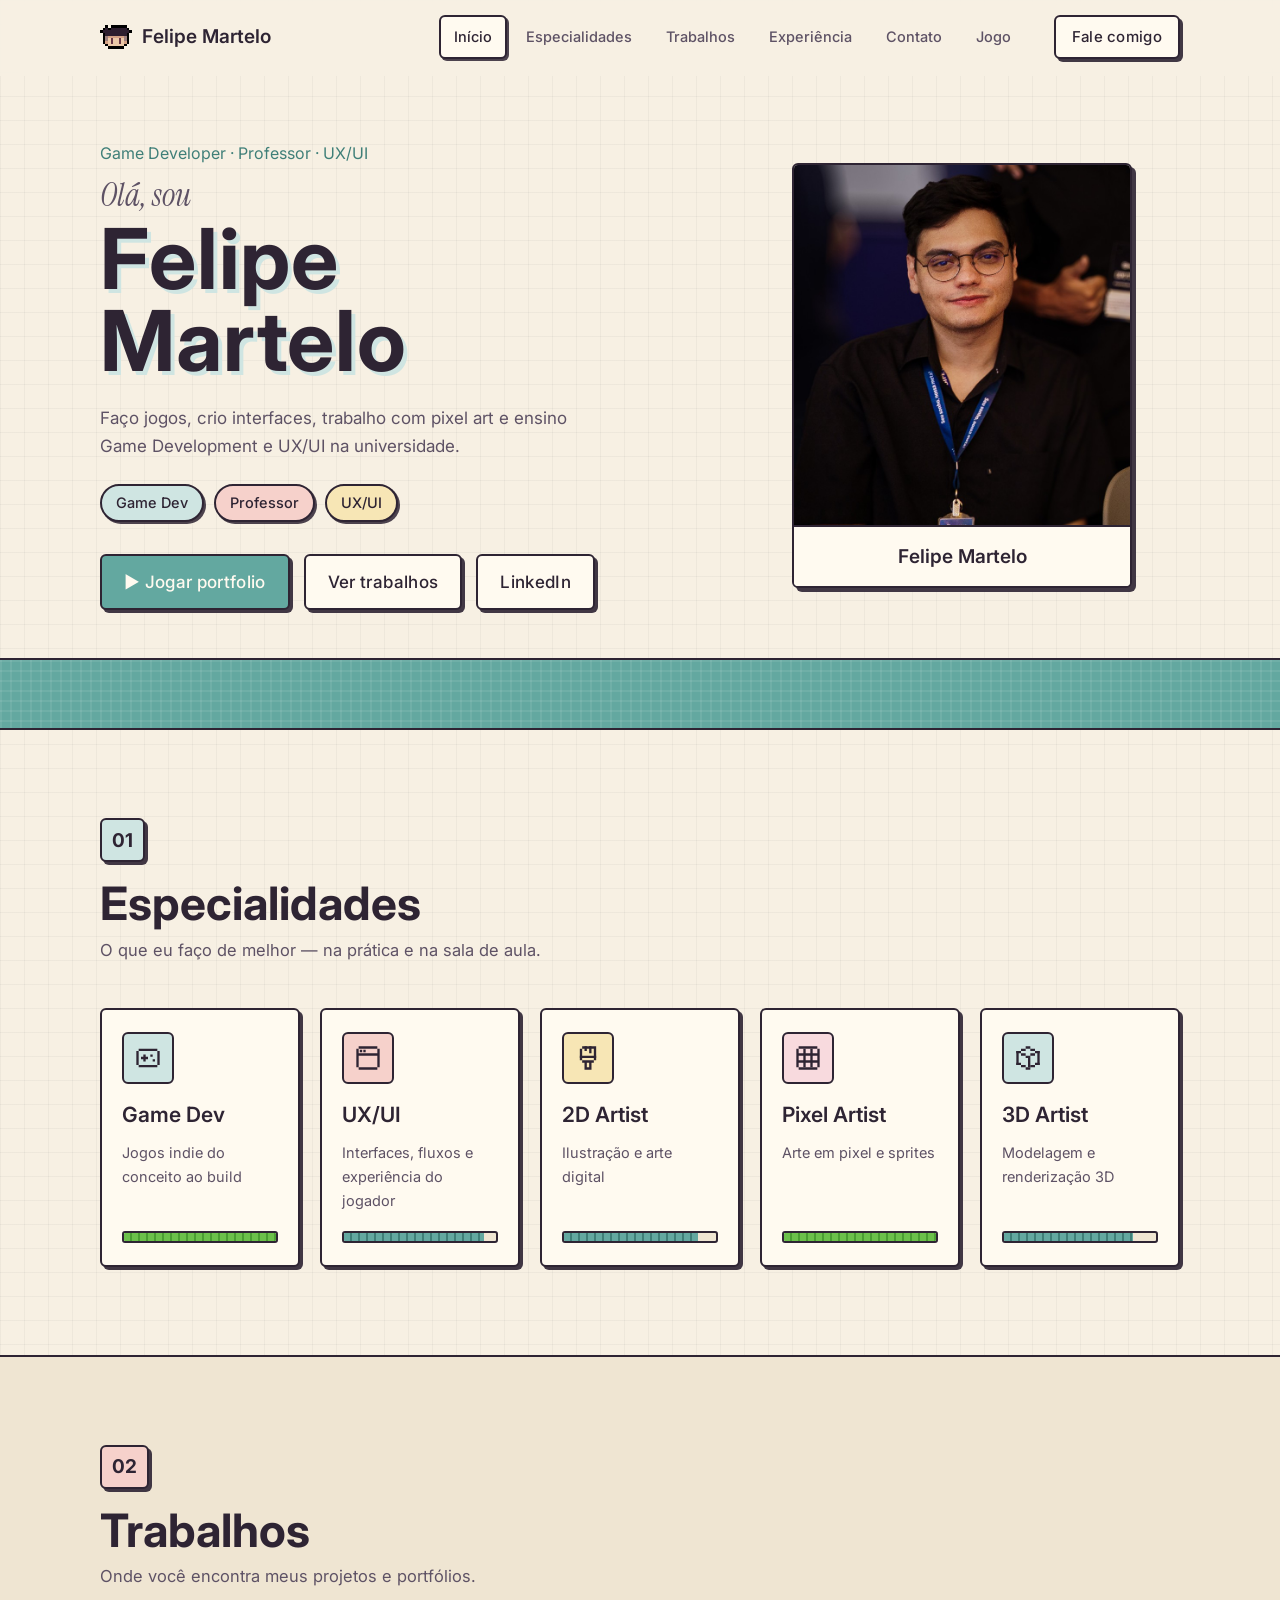
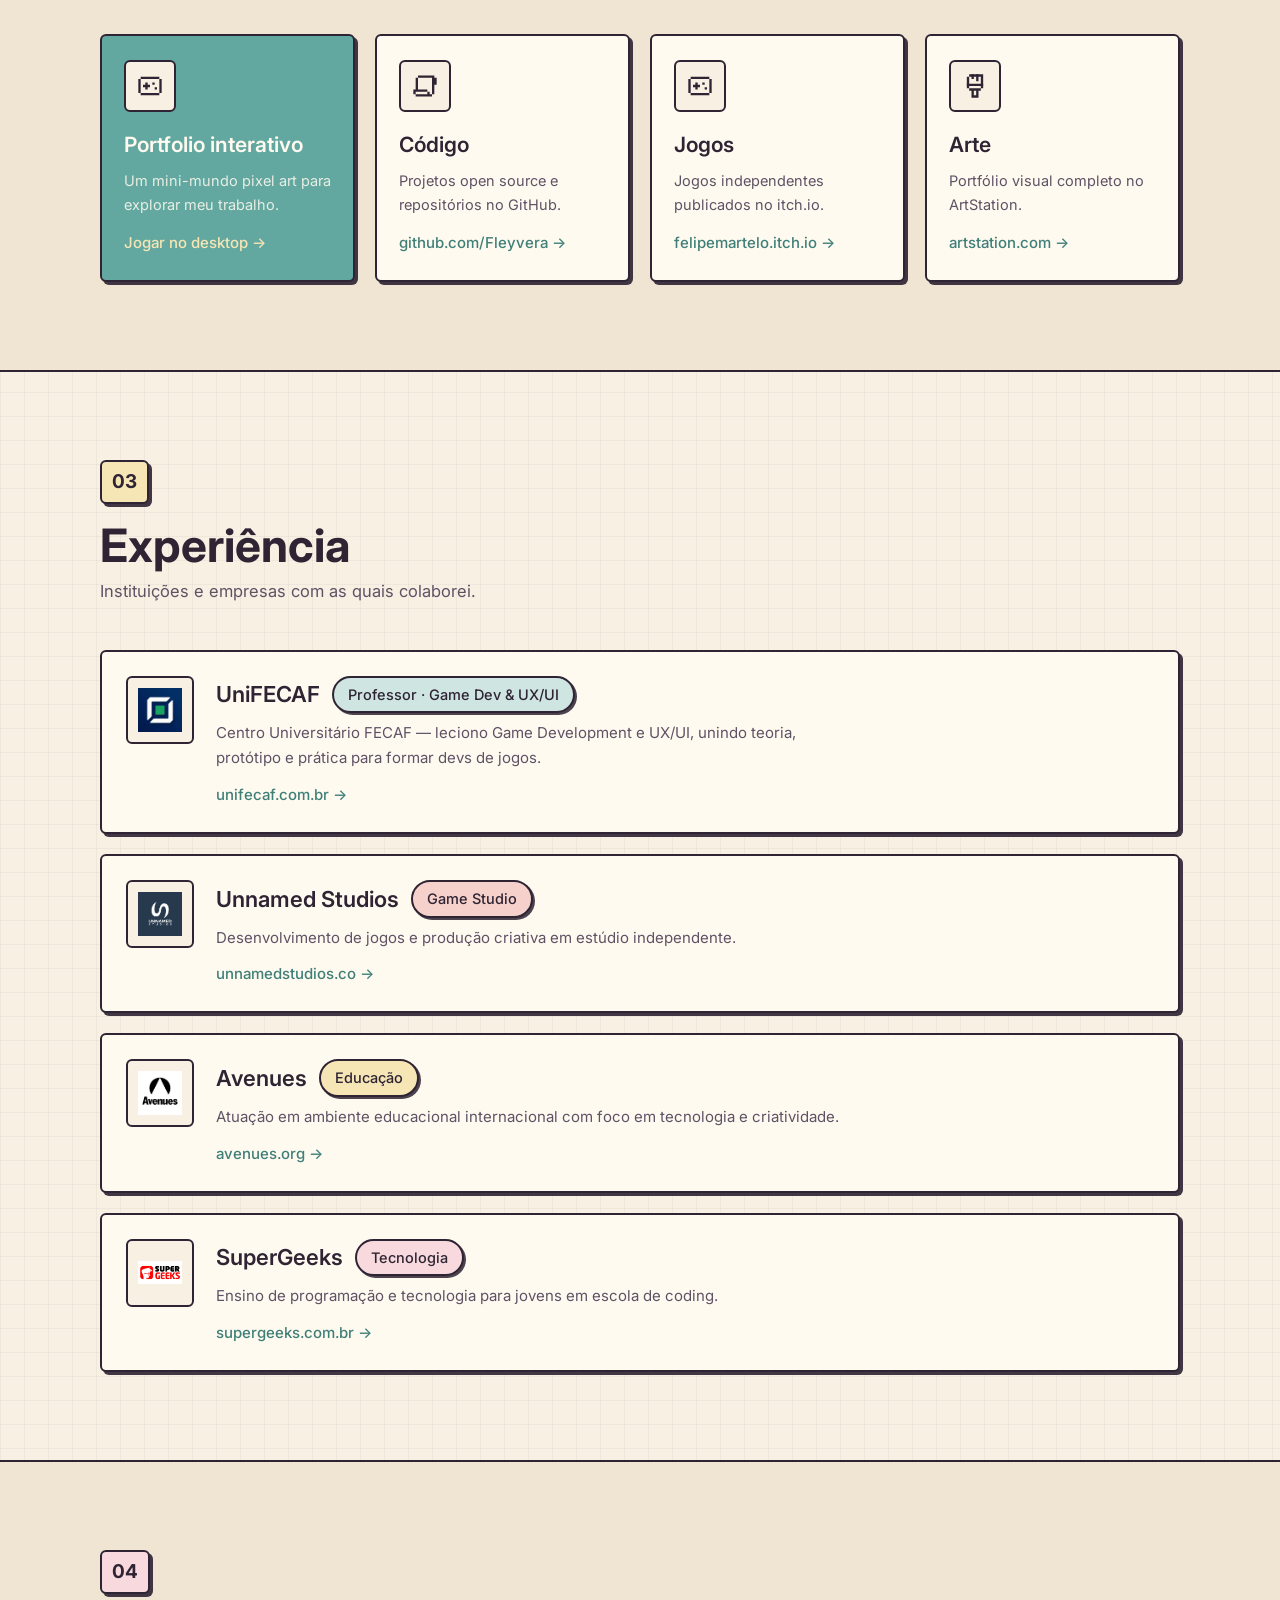
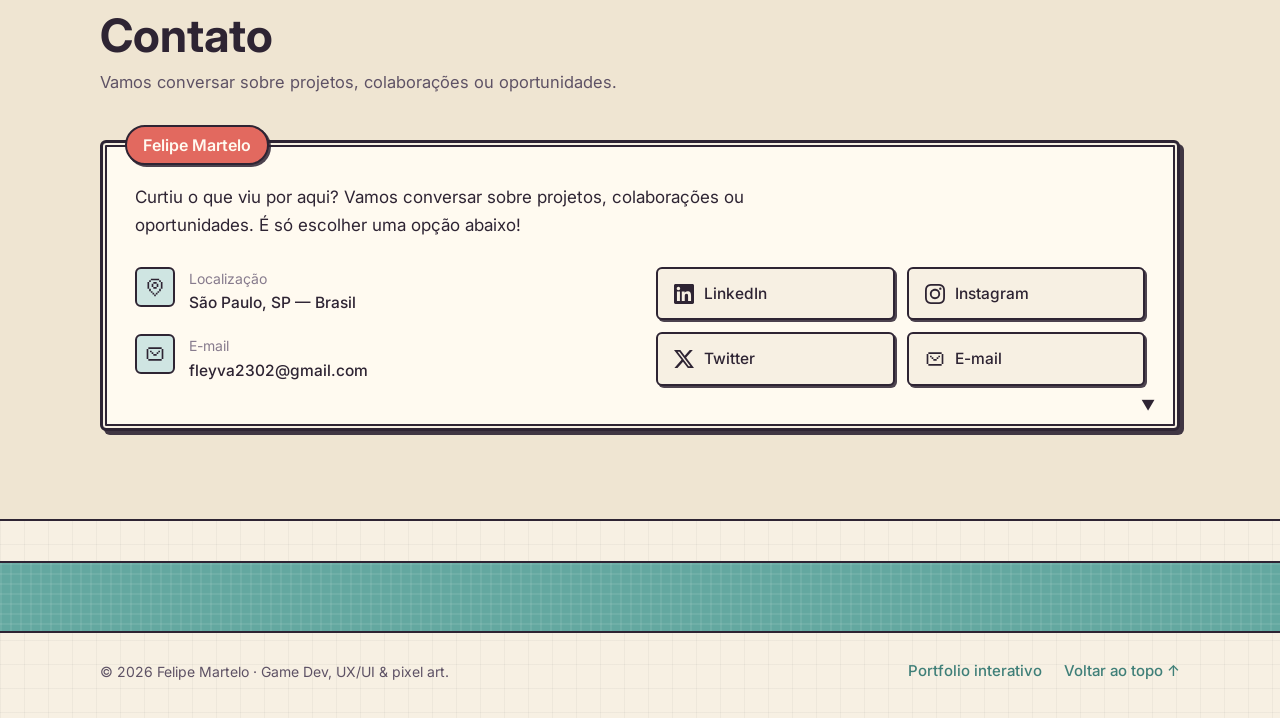
==== commit eab22423: "Make traditional site the default entry while game is WIP. Co-authored-by: Cursor <cursoragent@curso" ====
--- a/index.html
+++ b/index.html
@@ -3,9 +3,10 @@
 <head>
   <meta charset="utf-8">
   <meta name="viewport" content="width=device-width, initial-scale=1">
-  <meta name="description" content="Felipe Martelo — Game Developer, portfolio interativo e site profissional.">
+  <meta name="description" content="Felipe Martelo — Game Developer, portfolio e site profissional.">
   <meta name="theme-color" content="#0f0f12">
   <title>Felipe Martelo</title>
+  <link rel="icon" href="/assets/img/MeHead-icon-64.png" type="image/png" sizes="64x64">
   <link rel="icon" href="/assets/img/MeHead-icon-48.png" type="image/png" sizes="48x48">
   <link rel="icon" href="/assets/img/MeHead-icon.png" type="image/png" sizes="32x32">
   <style>
@@ -29,24 +30,14 @@
     (function () {
       var params = new URLSearchParams(window.location.search);
 
-      if (params.get("site") === "1") {
-        window.location.replace("/site/");
-        return;
-      }
-
+      // Jogo ainda em desenvolvimento — site é a entrada principal.
+      // Use /?game=1 para forçar o portfolio interativo.
       if (params.get("game") === "1") {
         window.location.replace("/game/");
         return;
       }
 
-      var isMobile = window.matchMedia("(max-width: 768px), (pointer: coarse)").matches;
-
-      if (isMobile) {
-        window.location.replace("/site/");
-        return;
-      }
-
-      window.location.replace("/game/");
+      window.location.replace("/site/");
     })();
   </script>
 </head>
@@ -54,9 +45,9 @@
   <div class="gate">
     <p>Carregando…</p>
     <p>
+      <a href="/site/">Site</a>
+      ·
       <a href="/game/">Portfolio interativo</a>
-      ·
-      <a href="/site/">Site</a>
     </p>
   </div>
 </body>
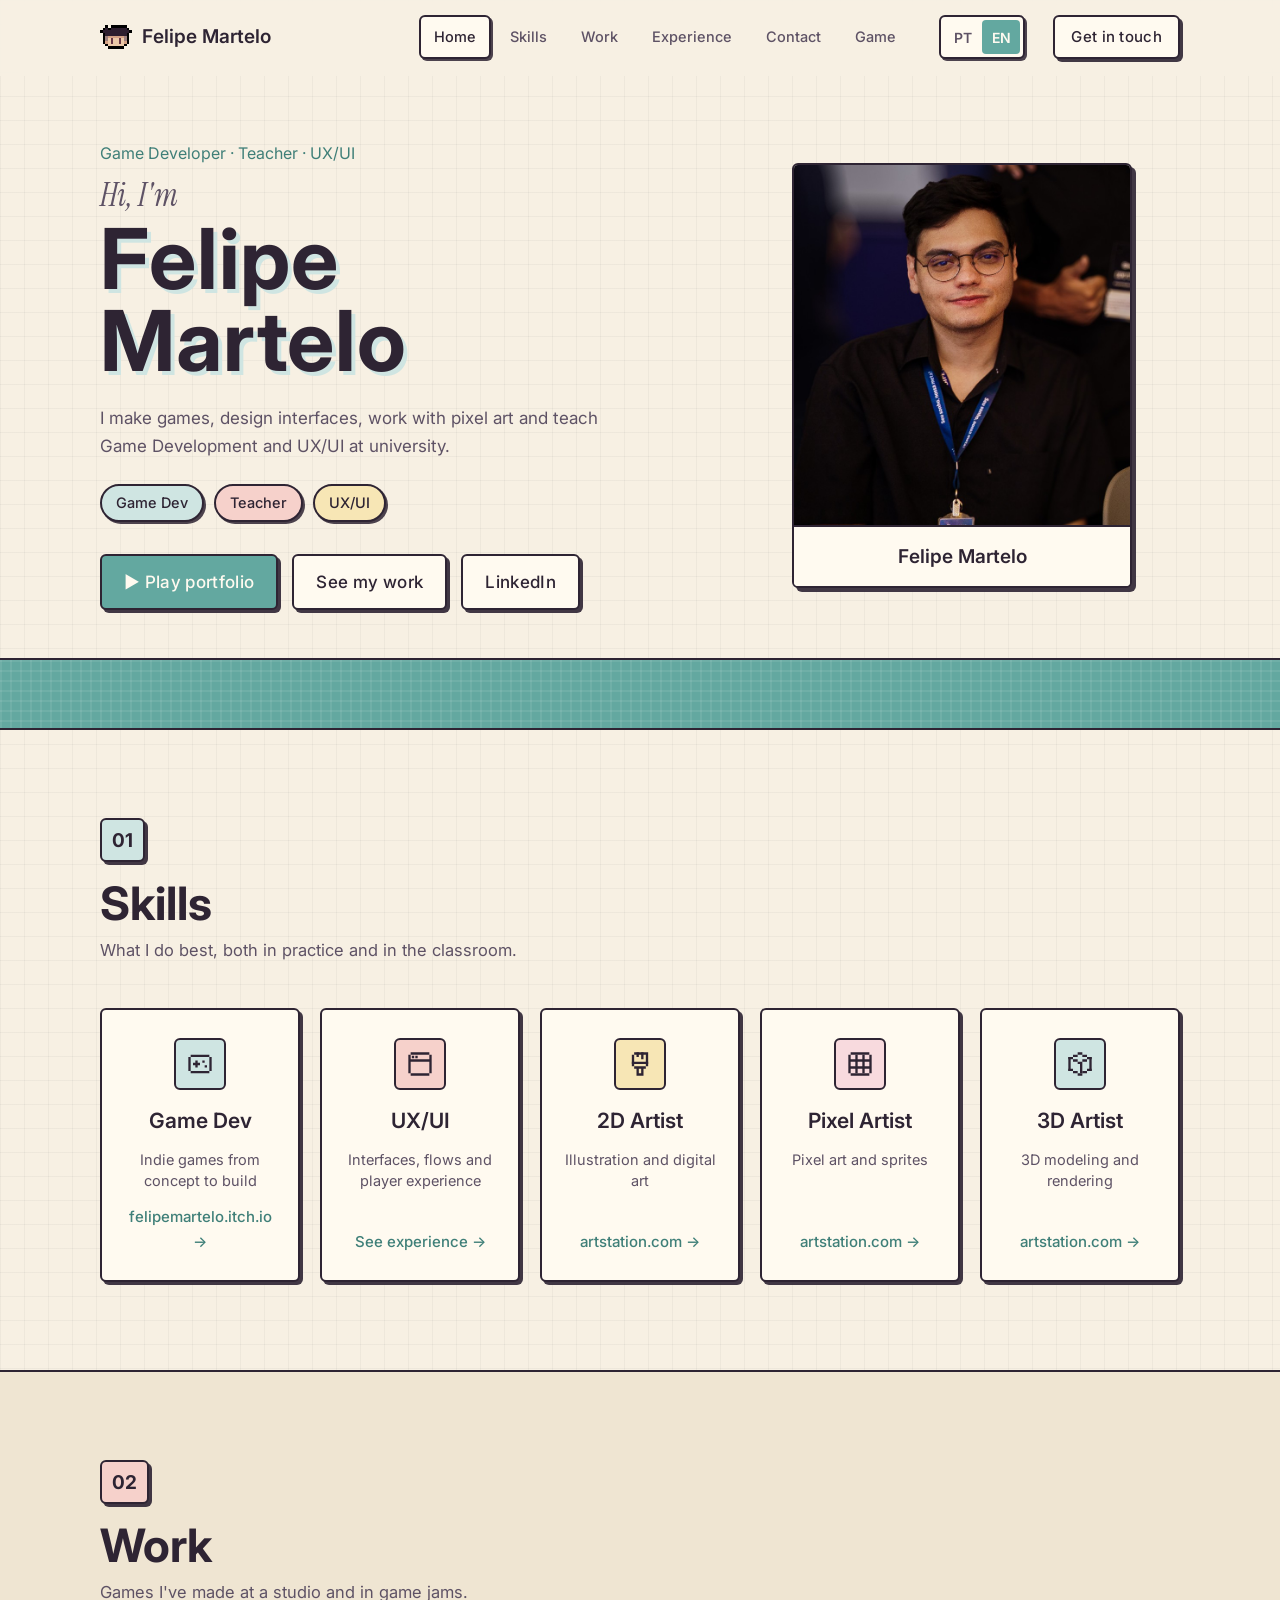
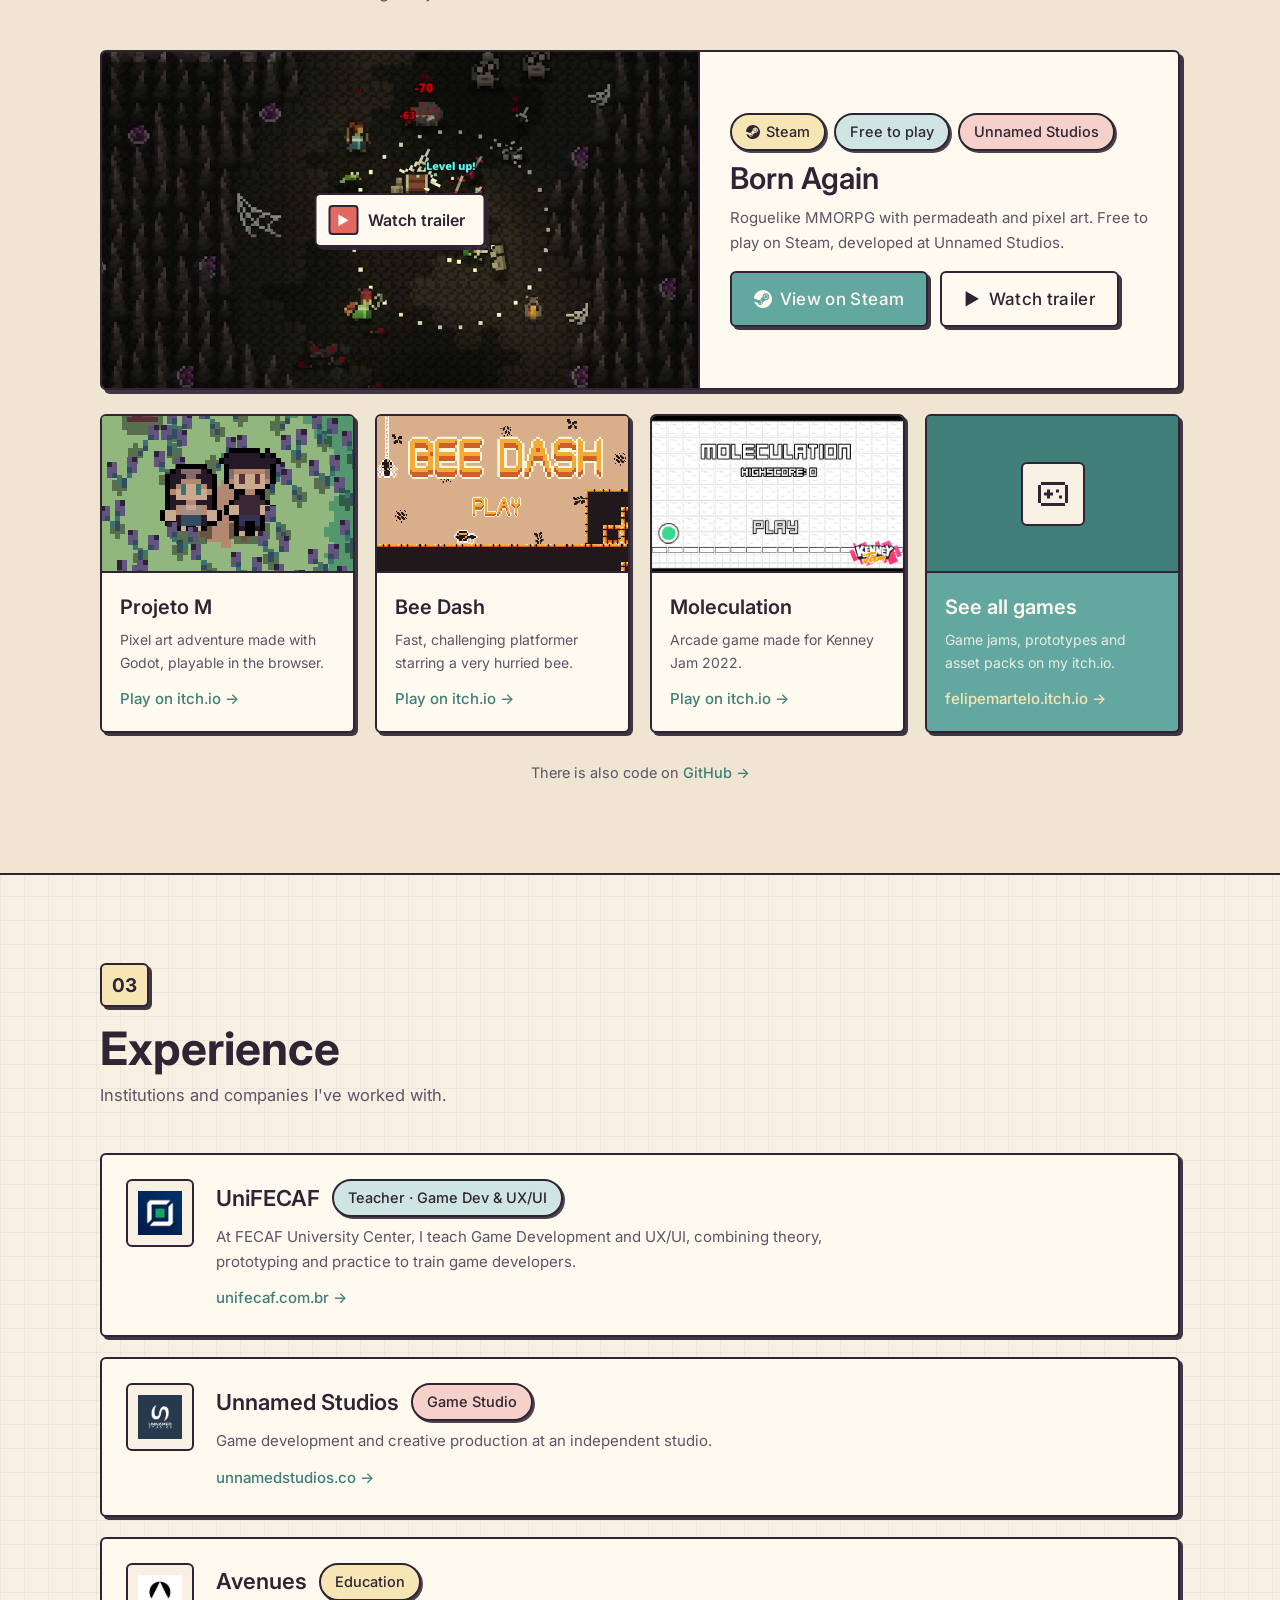
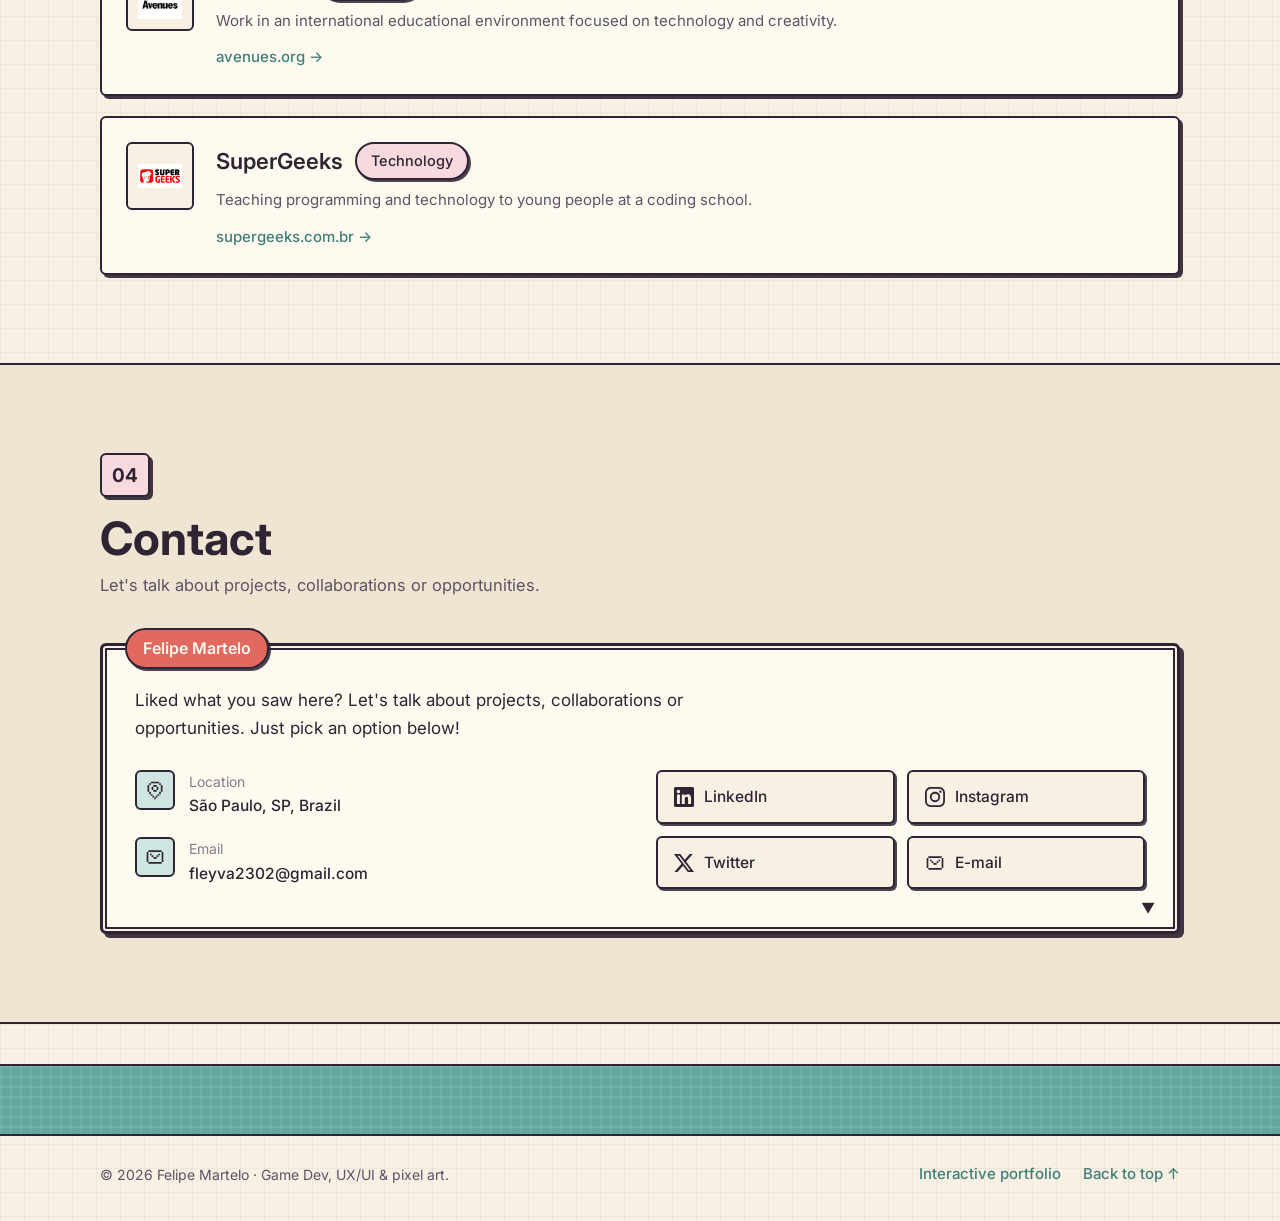
==== commit 4c47eeb7: "Textos sem travessao; Born Again com loop do trailer, trailer do YouTube e icone da Steam Co-authore" ====
--- a/index.html
+++ b/index.html
@@ -3,7 +3,7 @@
 <head>
   <meta charset="utf-8">
   <meta name="viewport" content="width=device-width, initial-scale=1">
-  <meta name="description" content="Felipe Martelo — Game Developer, portfolio e site profissional.">
+  <meta name="description" content="Felipe Martelo, Game Developer. Portfolio e site profissional.">
   <meta name="theme-color" content="#0f0f12">
   <title>Felipe Martelo</title>
   <link rel="icon" href="/assets/img/MeHead-icon-64.png" type="image/png" sizes="64x64">
@@ -30,7 +30,7 @@
     (function () {
       var params = new URLSearchParams(window.location.search);
 
-      // Jogo ainda em desenvolvimento — site é a entrada principal.
+      // Jogo ainda em desenvolvimento, então o site é a entrada principal.
       // Use /?game=1 para forçar o portfolio interativo.
       if (params.get("game") === "1") {
         window.location.replace("/game/");
